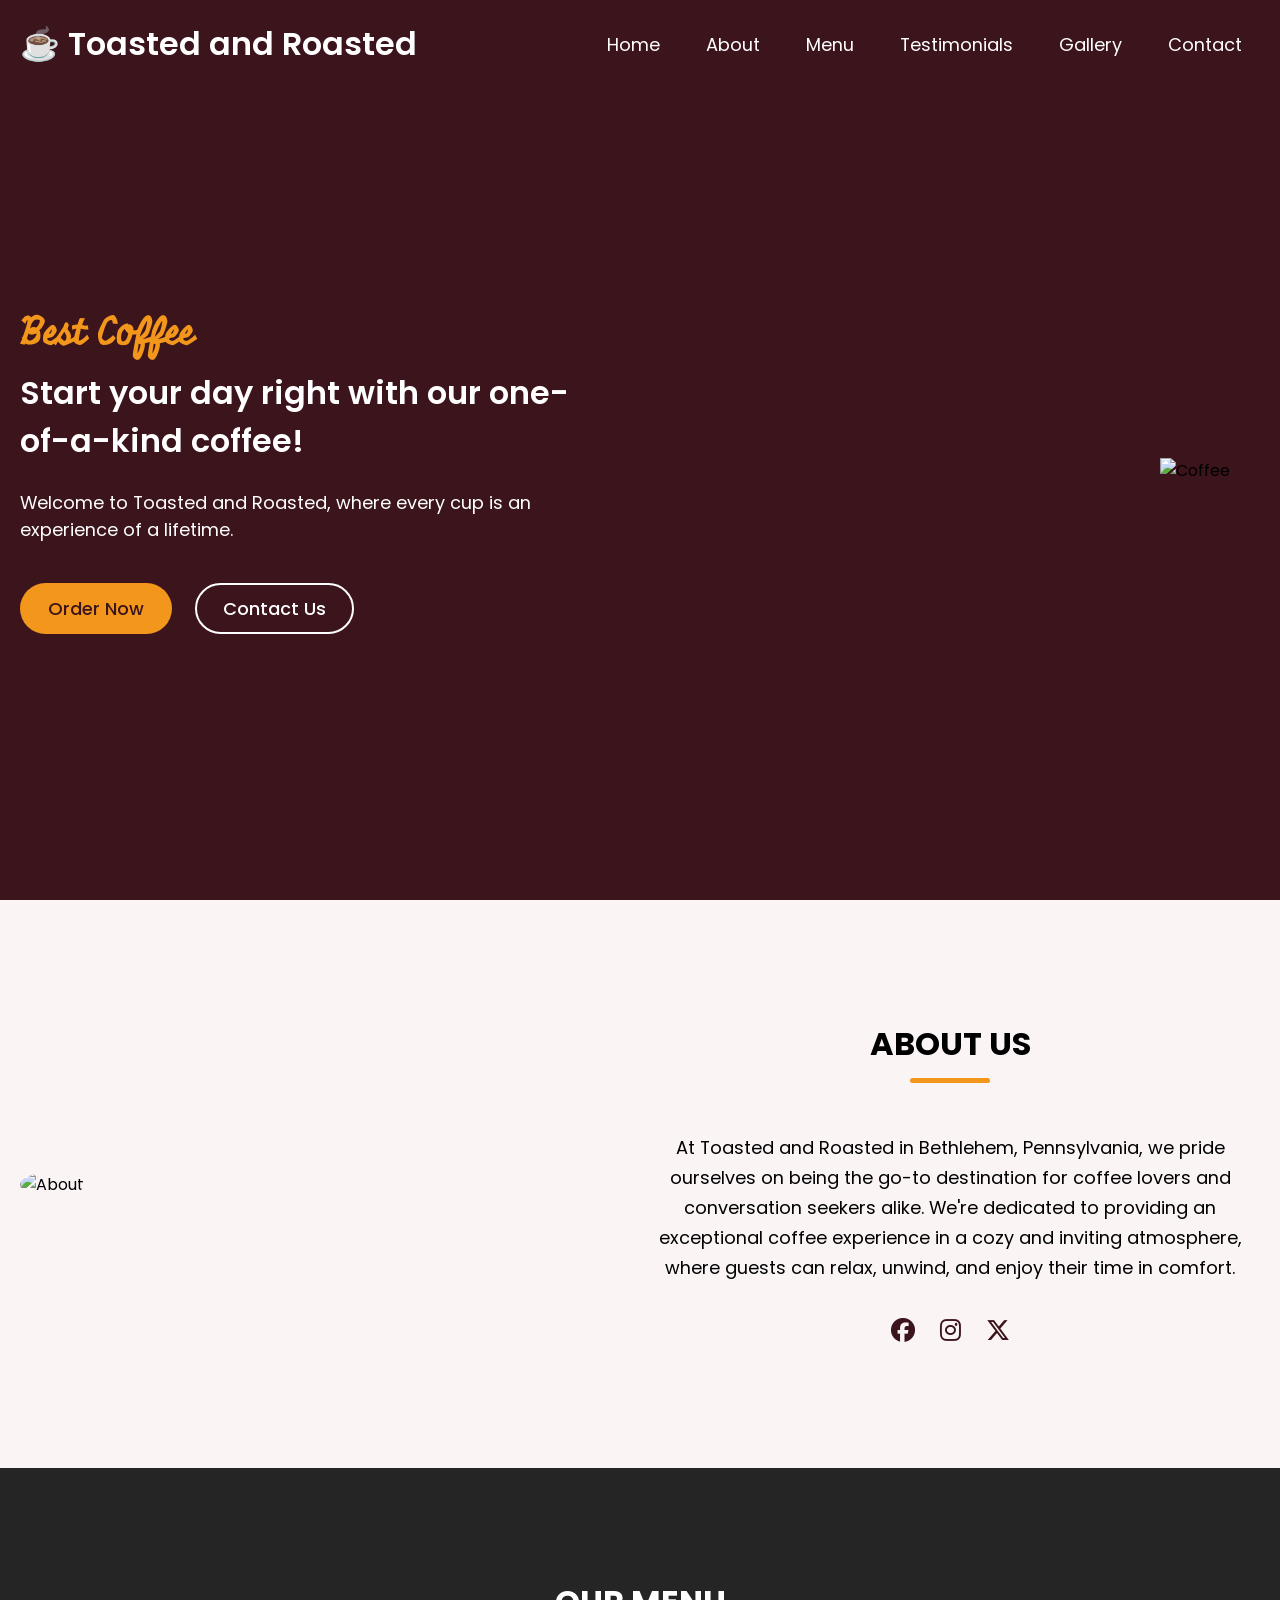
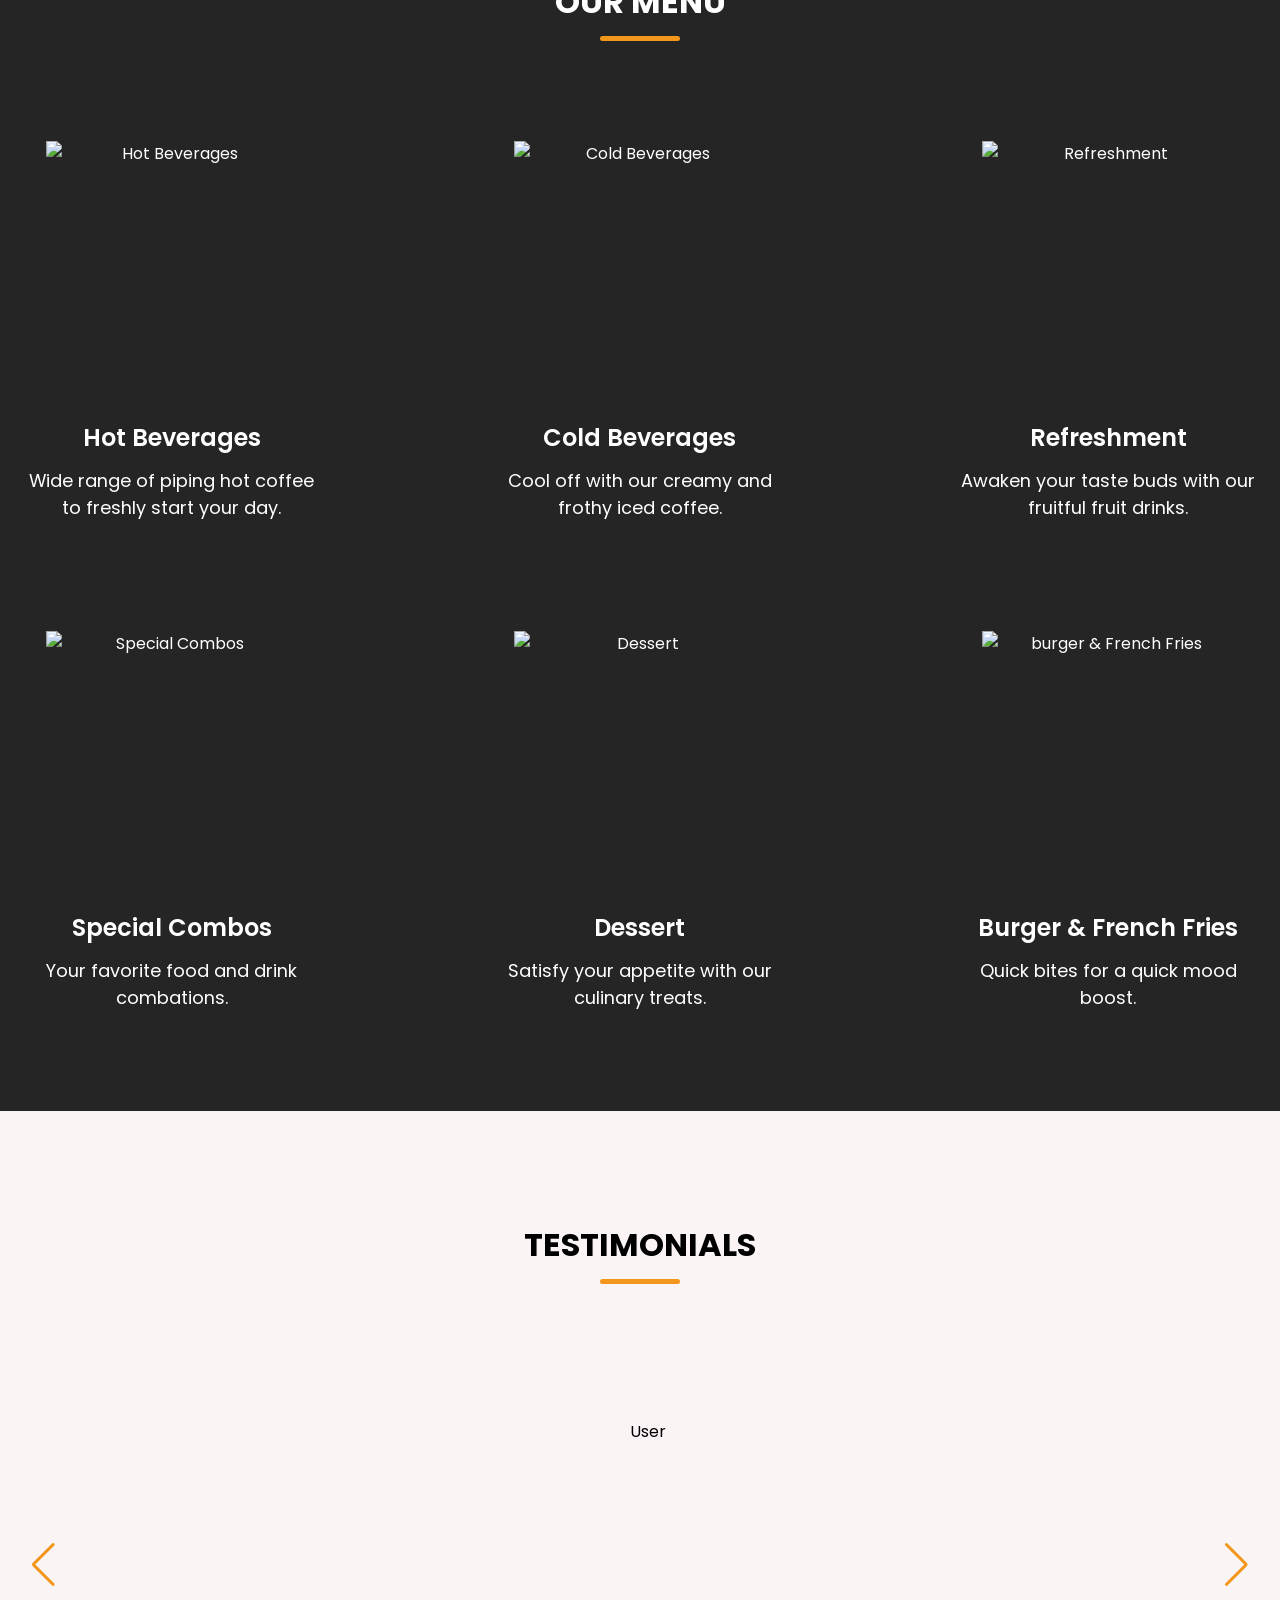
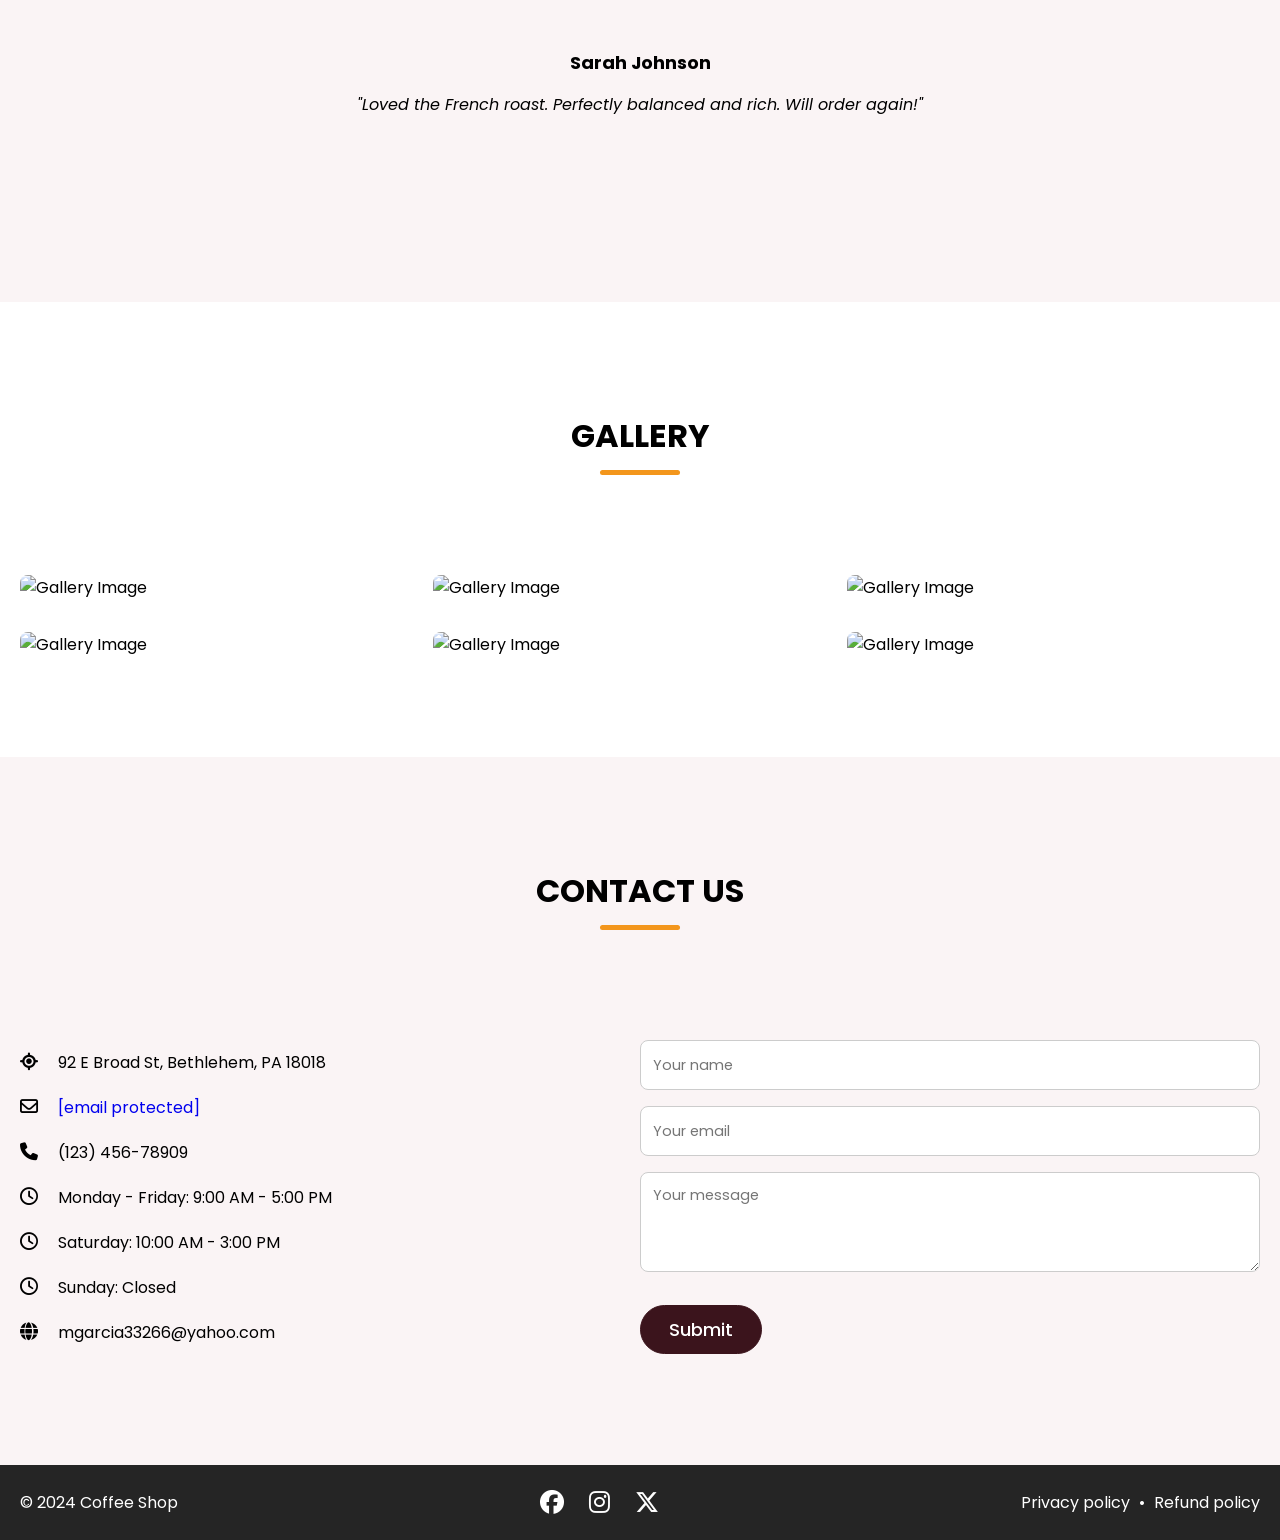
==== index.html @ 278cf998 "Add files via upload" ====
<!DOCTYPE html>
<!-- Coding by CodingNepal - youtube.com/@codingnepal -->
<html lang="en">
  <head>
    <meta charset="UTF-8" />
    <meta name="viewport" content="width=device-width, initial-scale=1.0" />

    <title>Coffee Website | MichaelGarcia</title>
    <!-- Linking Font Awesome for icons -->
    <link
      rel="stylesheet"
      href="https://cdnjs.cloudflare.com/ajax/libs/font-awesome/6.6.0/css/all.min.css"
    />
    <!-- Linking Swiper CSS -->
    <link
      rel="stylesheet"
      href="https://cdn.jsdelivr.net/npm/swiper@11/swiper-bundle.min.css"
    />
    <link rel="stylesheet" href="style.css" />
  </head>

  <body>
    <!-- Header / Navbar -->
    <header>
      <nav class="navbar">
        <a href="#" class="nav-logo">
          <h2 class="logo-text">☕ Toasted and Roasted</h2>
        </a>

        <ul class="nav-menu">
          <button id="menu-close-button" class="fas fa-times"></button>

          <li class="nav-item">
            <a href="#" class="nav-link">Home</a>
          </li>
          <li class="nav-item">
            <a href="#about" class="nav-link">About</a>
          </li>
          <li class="nav-item">
            <a href="#menu" class="nav-link">Menu</a>
          </li>
          <li class="nav-item">
            <a href="#testimonials" class="nav-link">Testimonials</a>
          </li>
          <li class="nav-item">
            <a href="#gallery" class="nav-link">Gallery</a>
          </li>
          <li class="nav-item">
            <a href="#contact" class="nav-link">Contact</a>
          </li>
        </ul>

        <button id="menu-open-button" class="fas fa-bars"></button>
      </nav>
    </header>

    <main>
      <section class="hero-section">
        <div class="section-content">
          <div class="hero-details">
            <h2 class="title">Best Coffee</h2>
            <h3 class="subtitle">
              Start your day right with our one-of-a-kind coffee!
            </h3>

            <p class="description">
              Welcome to Toasted and Roasted, where every cup is an experience
              of a lifetime.
            </p>

            <div class="buttons">
              <a href="#" class="button order-now">Order Now</a>
              <a href="#contact" class="button contact-us">Contact Us</a>
            </div>
          </div>
          <div class="hero-image-wrapper">
            <img
              src="coffee-hero-section.png"
              alt="Coffee"
              class="hero-image"
            />
          </div>
        </div>
      </section>

      <section class="about-section" id="about">
        <div class="section-content">
          <div class="about-image-wrapper">
            <img src="coffee-couple.jpg" alt="About" class="about-image" />
          </div>

          <div class="about-details">
            <h2 class="section-title">About Us</h2>
            <p class="text">
              At Toasted and Roasted in Bethlehem, Pennsylvania, we pride
              ourselves on being the go-to destination for coffee lovers and
              conversation seekers alike. We're dedicated to providing an
              exceptional coffee experience in a cozy and inviting atmosphere,
              where guests can relax, unwind, and enjoy their time in comfort.
            </p>

            <div class="social-link-list">
              <a href="#" class="social-link"
                ><i class="fa-brands fa-facebook"></i
              ></a>
              <a href="#" class="social-link"
                ><i class="fa-brands fa-instagram"></i
              ></a>
              <a href="#" class="social-link"
                ><i class="fa-brands fa-x-twitter"></i
              ></a>
            </div>
          </div>
        </div>
      </section>

      <section class="menu-section" id="menu">
        <h2 class="section-title">Our Menu</h2>
        <div class="section-content">
          <ul class="menu-list">
            <li class="menu-item">
              <img
                src="hot-beverages.png"
                alt="Hot Beverages"
                class="menu-image"
              />

              <div class="menu-details">
                <h3 class="name">Hot Beverages</h3>
                <p class="text">
                  Wide range of piping hot coffee to freshly start your day.
                </p>
              </div>
            </li>

            <li class="menu-item">
              <img
                src="cold-beverages.png"
                alt="Cold Beverages"
                class="menu-image"
              />

              <div class="menu-details">
                <h3 class="name">Cold Beverages</h3>
                <p class="text">
                  Cool off with our creamy and frothy iced coffee.
                </p>
              </div>
            </li>

            <li class="menu-item">
              <img src="refreshment.png" alt="Refreshment" class="menu-image" />

              <div class="menu-details">
                <h3 class="name">Refreshment</h3>
                <p class="text">
                  Awaken your taste buds with our fruitful fruit drinks.
                </p>
              </div>
            </li>

            <li class="menu-item">
              <img
                src="special-combo.png"
                alt="Special Combos"
                class="menu-image"
              />

              <div class="menu-details">
                <h3 class="name">Special Combos</h3>
                <p class="text">Your favorite food and drink combations.</p>
              </div>
            </li>

            <li class="menu-item">
              <img src="desserts.png" alt="Dessert" class="menu-image" />

              <div class="menu-details">
                <h3 class="name">Dessert</h3>
                <p class="text">
                  Satisfy your appetite with our culinary treats.
                </p>
              </div>
            </li>

            <li class="menu-item">
              <img
                src="burger-frenchfries.png"
                alt="burger & French Fries"
                class="menu-image"
              />

              <div class="menu-details">
                <h3 class="name">Burger & French Fries</h3>
                <p class="text">Quick bites for a quick mood boost.</p>
              </div>
            </li>
          </ul>
        </div>
      </section>

      <section class="testimonials-section" id="testimonials">
        <h2 class="section-title">Testimonials</h2>
        <div class="section-content">
          <div class="slider-container swiper">
            <div class="slider-wrapper">
              <ul class="testimonials-list swiper-wrapper">
                <li class="testimonial swiper-slide">
                  <img src="user-1.jpg" alt="User" class="user-image" />

                  <h3 class="name">Sarah Johnson</h3>
                  <i class="feedback"
                    >"Loved the French roast. Perfectly balanced and rich. Will
                    order again!"</i
                  >
                </li>

                <li class="testimonial swiper-slide">
                  <img src="user-2.jpg" alt="User" class="user-image" />

                  <h3 class="name">James Wilson</h3>
                  <i class="feedback"
                    >"Great espresso blend! Smooth and bold flavor. Fast
                    shipping too!"</i
                  >
                </li>

                <li class="testimonial swiper-slide">
                  <img src="user-3.jpg" alt="User" class="user-image" />

                  <h3 class="name">Michael Brown</h3>
                  <i class="feedback"
                    >"Fantastic mocha flavor. Fresh and aromatic. Quick
                    shipping!"</i
                  >
                </li>

                <li class="testimonial swiper-slide">
                  <img src="user-4.jpg" alt="User" class="user-image" />
                  <h3 class="name">Emily Harris</h3>
                  <i class="feedback"
                    >"Excellent quality! Fresh beans and quick delivery. Highly
                    recommend."</i
                  >
                </li>

                <li class="testimonial swiper-slide">
                  <img src="user-5.jpg" alt="User" class="user-image" />
                  <h3 class="name">Anthony Thompson</h3>
                  <i class="feedback"
                    >"Best decaf I've tried! Smooth and flavorful. Arrived
                    promptly."</i
                  >
                </li>
              </ul>

              <div class="swiper-pagination"></div>
              <div class="swiper-slide-button swiper-button-prev"></div>
              <div class="swiper-slide-button swiper-button-next"></div>
            </div>
          </div>
        </div>
      </section>

      <section class="gallery-section" id="gallery">
        <h2 class="section-title">Gallery</h2>
        <div class="section-content">
          <ul class="gallery-list">
            <li class="gallery-item">
              <img
                src="coffee-mug.jpg"
                alt="Gallery Image"
                class="gallery-image"
              />
            </li>

            <li class="gallery-item">
              <img
                src="bacon-eggs.jpg"
                alt="Gallery Image"
                class="gallery-image"
              />
            </li>
            <li class="gallery-item">
              <img
                src="smoothies.jpg"
                alt="Gallery Image"
                class="gallery-image"
              />
            </li>
            <li class="gallery-item">
              <img
                src="coffee-breakfast.jpg"
                alt="Gallery Image"
                class="gallery-image"
              />
            </li>
            <li class="gallery-item">
              <img
                src="gallery-5.jpg"
                alt="Gallery Image"
                class="gallery-image"
              />
            </li>
            <li class="gallery-item">
              <img
                src="gallery-6.jpg"
                alt="Gallery Image"
                class="gallery-image"
              />
            </li>
          </ul>
        </div>
      </section>

      <section class="contact-section" id="contact">
        <h2 class="section-title">Contact Us</h2>
        <div class="section-content">
          <ul class="contact-info-list">
            <li class="contact-info">
              <i class="fa-solid fa-location-crosshairs"></i>
              <p>92 E Broad St, Bethlehem, PA 18018</p>
            </li>

            <li class="contact-info">
              <i class="fa-regular fa-envelope"></i>
              <p>
                <a
                  href="/cdn-cgi/l/email-protection"
                  class="__cf_email__"
                  data-cfemail="dfb6b1b9b09fbcb0b9b9babaacb7b0afa8babdacb6abbaf1bcb0b2"
                  >[email protected]</a
                >
              </p>
            </li>

            <li class="contact-info">
              <i class="fa-solid fa-phone"></i>
              <p>(123) 456-78909</p>
            </li>
            <li class="contact-info">
              <i class="fa-regular fa-clock"></i>
              <p>Monday - Friday: 9:00 AM - 5:00 PM</p>
            </li>
            <li class="contact-info">
              <i class="fa-regular fa-clock"></i>
              <p>Saturday: 10:00 AM - 3:00 PM</p>
            </li>
            <li class="contact-info">
              <i class="fa-regular fa-clock"></i>
              <p>Sunday: Closed</p>
            </li>
            <li class="contact-info">
              <i class="fa-solid fa-globe"></i>
              <p>mgarcia33266@yahoo.com</p>
            </li>
          </ul>

          <form action="#" class="contact-form">
            <input
              type="text"
              placeholder="Your name"
              class="form-input"
              required
            />
            <input
              type="email"
              placeholder="Your email"
              class="form-input"
              required
            />
            <textarea
              placeholder="Your message"
              class="form-input"
              required
            ></textarea>
            <button type="submit" class="button submit-button">Submit</button>
          </form>
        </div>
      </section>

      <footer class="footer-section">
        <div class="section-content">
          <p class="copyright-text">© 2024 Coffee Shop</p>
          <div class="social-link-list">
            <a href="#" class="social-link"
              ><i class="fa-brands fa-facebook"></i
            ></a>
            <a href="#" class="social-link"
              ><i class="fa-brands fa-instagram"></i
            ></a>
            <a href="#" class="social-link"
              ><i class="fa-brands fa-x-twitter"></i
            ></a>
          </div>

          <p class="policy-text">
            <a href="#" class="policy-link">Privacy policy</a>
            <span class="separator">•</span>
            <a href="#" class="policy-link">Refund policy</a>
          </p>
        </div>
      </footer>
    </main>

    <script src="https://cdn.jsdelivr.net/npm/swiper@11/swiper-bundle.min.js"></script>

    <script src="script.js"></script>
  </body>
</html>
---- style.css ----
@import url("https://fonts.googleapis.com/css2?family=Miniver&family=Poppins:ital,wght@0,400;0,500;0,600;0,700;1,400&display=swap");

* {
  padding: 0;
  margin: 0;
  box-sizing: border-box;
  font-family: "Poppins", sans-serif;
}

:root {
  /* Colors */
  --white-color: #fff;
  --dark-color: #252525;
  --primary-color: #3b141c;
  --secondary-color: #f3961c;
  --light-pink-color: #faf4f5;
  --medium-gray-color: #ccc;

  --font-size-s: 0.9rem;
  --font-size-n: 1rem;
  --font-size-m: 1.12rem;
  --font-size-l: 1.5rem;
  --font-size-xl: 2rem;
  --font-size-xxl: 2.3rem;

  --font-weight-normal: 400;
  --font-weight-medium: 500;
  --font-weight-semibold: 600;
  --font-weight-bold: 700;

  --border-radius-s: 8px;
  --border-radius-m: 30px;
  --border-radius-circle: 50%;

  --site-max-width: 1300px;
}

html {
  scroll-behavior: smooth;
}

ul {
  list-style: none;
}
a {
  text-decoration: none;
}

button {
  cursor: pointer;
  background: none;
  border: none;
}

img {
  width: 100%;
}

:where(section, footer) .section-content {
  margin: 0 auto;
  padding: 0 20px;
  max-width: var(--site-max-width);
}

section .section-title {
  text-align: center;
  padding: 60px 0 100px;
  text-transform: uppercase;
  font-size: var(--font-size-xl);
}

section .section-title::after {
  content: "";
  width: 80px;
  height: 5px;
  display: block;
  margin: 10px auto 0;
  background: var(--secondary-color);
  border-radius: var(--border-radius-s);
}
/* Navbar styling */
header {
  z-index: 5;
  width: 100%;
  position: fixed;
  background: var(--primary-color);
}
header .navbar {
  display: flex;
  padding: 20px;
  align-items: center;
  margin: 0 auto;
  justify-content: space-between;
  max-width: var(--site-max-width);
}
.navbar .nav-logo .logo-text {
  color: var(--white-color);
  font-size: var(--font-size-xl);
  font-weight: var(--font-weight-semibold);
}
.navbar .nav-menu {
  gap: 10px;
  display: flex;
}
.navbar .nav-menu .nav-link {
  padding: 10px 18px;
  color: var(--white-color);
  font-size: var(--font-size-m);
  border-radius: var(--border-radius-m);
  transition: 0.3s ease;
}
.navbar .nav-menu .nav-link:hover {
  color: var(--primary-color);
  background: var(--secondary-color);
}
.navbar :where(#menu-open-button, #menu-close-button) {
  display: none;
}
/* Hero section styling */
.hero-section {
  min-height: 100vh;
  background: var(--primary-color);
}
.hero-section .section-content {
  display: flex;
  padding-top: 40px;
  align-items: center;
  min-height: 100vh;
  justify-content: space-between;
}
.hero-section .hero-details {
  color: var(--white-color);
}
.hero-section .hero-details .title {
  font-size: var(--font-size-xxl);
  color: var(--secondary-color);
  font-family: "Miniver", sans-serif;
}
.hero-section .hero-details .subtitle {
  margin-top: 8px;
  max-width: 70%;
  font-size: var(--font-size-xl);
  font-weight: var(--font-weight-semibold);
}
.hero-section .hero-details .description {
  max-width: 70%;
  margin: 24px 0 40px;
  font-size: var(--font-size-m);
}
.hero-section .hero-details .buttons {
  display: flex;
  gap: 23px;
}
.hero-section .hero-details .button {
  padding: 10px 26px;
  display: block;
  border: 2px solid transparent;
  border-radius: var(--border-radius-m);
  background: var(--secondary-color);
  color: var(--primary-color);
  font-size: var(--font-size-m);
  font-weight: var(--font-weight-medium);
  transition: 0.3s ease;
}
.hero-section .hero-details .button:hover,
.hero-section .hero-details .button.contact-us {
  color: var(--white-color);
  border-color: var(--white-color);
  background: transparent;
}
.hero-section .hero-details .button.contact-us:hover {
  color: var(--primary-color);
  background: var(--secondary-color);
  border-color: var(--secondary-color);
}
.hero-section .hero-image-wrapper {
  max-width: 500px;
  margin-right: 30px;
}
/* About section styling */
.about-section {
  padding: 120px 0;
  background: var(--light-pink-color);
}
.about-section .section-content {
  display: flex;
  gap: 50px;
  align-items: center;
  justify-content: space-between;
}
.about-section .about-image-wrapper .about-image {
  height: 400px;
  width: 400px;
  object-fit: cover;
  border-radius: var(--border-radius-circle);
}
.about-section .about-details {
  max-width: 50%;
}
.about-section .about-details .section-title {
  padding: 0;
}
.about-section .about-details .text {
  line-height: 30px;
  margin: 50px 0 30px;
  text-align: center;
  font-size: var(--font-size-m);
}
.about-section .social-link-list {
  display: flex;
  gap: 25px;
  justify-content: center;
}
.about-section .social-link-list .social-link {
  color: var(--primary-color);
  font-size: var(--font-size-l);
  transition: 0.2s ease;
}
.about-section .social-link-list .social-link:hover {
  color: var(--secondary-color);
}
/* Menu section styling */
.menu-section {
  color: var(--white-color);
  background: var(--dark-color);
  padding: 50px 0 100px;
}
.menu-section .menu-list {
  display: flex;
  gap: 110px;
  flex-wrap: wrap;
  align-items: center;
  justify-content: space-between;
}
.menu-section .menu-list .menu-item {
  display: flex;
  text-align: center;
  flex-direction: column;
  align-items: center;
  justify-content: space-between;
  width: calc(100% / 3 - 110px);
}
.menu-section .menu-list .menu-item .menu-image {
  width: 83%;
  aspect-ratio: 1;
  margin-bottom: 15px;
  object-fit: contain;
}
.menu-section .menu-list .menu-item .name {
  margin: 12px 0;
  font-size: var(--font-size-l);
  font-weight: var(--font-weight-semibold);
}
.menu-section .menu-list .menu-item .text {
  font-size: var(--font-size-m);
}
/* Testimonials section styling */
.testimonials-section {
  padding: 50px 0 100px;
  background: var(--light-pink-color);
}
.testimonials-section .slider-wrapper {
  overflow: hidden;
  margin: 0 60px 50px;
}
.testimonials-section .testimonial {
  user-select: none;
  padding: 35px;
  display: flex;
  flex-direction: column;
  justify-content: center;
  align-items: center;
  text-align: center;
}
.testimonials-section .testimonial .user-image {
  width: 180px;
  height: 180px;
  margin-bottom: 50px;
  object-fit: cover;
  border-radius: var(--border-radius-circle);
}
.testimonials-section .testimonial .name {
  margin-bottom: 16px;
  font-size: var(--font-size-m);
}
.testimonials-section .testimonial .feedback {
  line-height: 25px;
}
.testimonials-section .swiper-pagination-bullet {
  width: 15px;
  height: 15px;
  opacity: 1;
  background: var(--secondary-color);
}
.testimonials-section .swiper-slide-button {
  color: var(--secondary-color);
  margin-top: -50px;
  transition: 0.3s ease;
}
.testimonials-section .swiper-slide-button:hover {
  color: var(--primary-color);
}
/* Gallery section styling */
.gallery-section {
  padding: 50px 0 100px;
}
.gallery-section .gallery-list {
  display: flex;
  gap: 32px;
  flex-wrap: wrap;
}
.gallery-section .gallery-list .gallery-item {
  overflow: hidden;
  border-radius: var(--border-radius-s);
  width: calc(100% / 3 - 32px);
}
.gallery-section .gallery-item .gallery-image {
  width: 100%;
  height: 100%;
  cursor: zoom-in;
  transition: 0.3s ease;
}
.gallery-section .gallery-item:hover .gallery-image {
  transform: scale(1.3);
}
/* Contact section styling */
.contact-section {
  padding: 50px 0 100px;
  background: var(--light-pink-color);
}
.contact-section .section-content {
  display: flex;
  gap: 48px;
  align-items: center;
  justify-content: space-between;
}
.contact-section .contact-info-list .contact-info {
  display: flex;
  gap: 20px;
  margin: 20px 0;
  align-items: center;
}
.contact-section .contact-info-list .contact-info i {
  font-size: var(--font-size-m);
}
.contact-section .contact-form .form-input {
  width: 100%;
  height: 50px;
  padding: 0 12px;
  outline: none;
  margin-bottom: 16px;
  font-size: var(--font-size-s);
  border-radius: var(--border-radius-s);
  border: 1px solid var(--medium-gray-color);
}
.contact-section .contact-form {
  max-width: 50%;
}
.contact-section .contact-form textarea.form-input {
  height: 100px;
  padding: 12px;
  resize: vertical;
}
.contact-section .contact-form .form-input:focus {
  border-color: var(--secondary-color);
}
.contact-section .contact-form .submit-button {
  padding: 10px 28px;
  outline: none;
  margin-top: 10px;
  border: 1px solid var(--primary-color);
  border-radius: var(--border-radius-m);
  background: var(--primary-color);
  color: var(--white-color);
  font-size: var(--font-size-m);
  font-weight: var(--font-weight-medium);
  transition: 0.3s ease;
}
.contact-section .contact-form .submit-button:hover {
  color: var(--primary-color);
  background: transparent;
}
/* Footer section styling */
.footer-section {
  padding: 20px 0;
  background: var(--dark-color);
}
.footer-section .section-content {
  display: flex;
  align-items: center;
  justify-content: space-between;
}
.footer-section :where(.copyright-text, .social-link, .policy-link) {
  color: var(--white-color);
  transition: 0.2s ease;
}
.footer-section .social-link-list {
  display: flex;
  gap: 25px;
}
.footer-section .social-link-list .social-link {
  font-size: var(--font-size-l);
}
.footer-section .social-link-list .social-link:hover,
.footer-section .policy-text .policy-link:hover {
  color: var(--secondary-color);
}
.footer-section .policy-text .separator {
  color: #fff;
  margin: 0 5px;
}
/* Responsive media query code for max width 1024px */
@media screen and (max-width: 1024px) {
  .menu-section .menu-list {
    gap: 60px;
  }
  .menu-section .menu-list .menu-item {
    width: calc(100% / 3 - 60px);
  }
}
/* Responsive media query code for max width 900px */
@media screen and (max-width: 900px) {
  :root {
    --font-size-m: 1rem;
    --font-size-l: 1.3rem;
    --font-size-xl: 1.5rem;
    --font-size-xxl: 1.8rem;
  }
  body.show-mobile-menu {
    overflow: hidden;
  }
  body.show-mobile-menu header::before {
    content: "";
    content: "";
    position: fixed;
    top: 0;
    left: 0;
    height: 100%;
    width: 100%;
    backdrop-filter: blur(5px);
    background: rgba(0, 0, 0, 0.2);
  }
  .navbar :is(#menu-open-button, #menu-close-button) {
    font-size: var(--font-size-l);
    display: block;
  }
  .navbar :is(#menu-open-button, #menu-close-button):hover {
    color: var(--secondary-color) !important;
  }
  .navbar #menu-open-button {
    color: #fff;
  }
  .navbar .nav-menu #menu-close-button {
    position: absolute;
    right: 30px;
    top: 30px;
  }
  .navbar .nav-menu {
    display: block;
    background: #fff;
    position: fixed;
    top: 0;
    left: -300px;
    height: 100%;
    width: 300px;
    display: flex;
    align-items: center;
    flex-direction: column;
    padding-top: 100px;
    transition: left 0.2s ease;
  }
  body.show-mobile-menu .nav-menu {
    left: 0;
  }
  .navbar .nav-menu .nav-link {
    display: block;
    margin-top: 17px;
    padding: 10px 22px;
    color: var(--dark-color);
    font-size: var(--font-size-l);
  }
  .hero-section .section-content {
    text-align: center;
    gap: 50px;
    padding: 30px 20px 20px;
    justify-content: center;
    flex-direction: column-reverse;
  }
  .hero-section .hero-details :is(.subtitle, .description),
  .about-section .about-details,
  .contact-section .contact-form {
    max-width: 100%;
  }
  .hero-section .hero-details .buttons {
    justify-content: center;
  }
  .hero-section .hero-image-wrapper {
    max-width: 270px;
    margin-right: 0;
  }
  .about-section .section-content {
    gap: 70px;
    flex-direction: column-reverse;
  }
  .about-section .about-image-wrapper .about-image {
    width: 100%;
    height: 100%;
    aspect-ratio: 1;
    max-width: 250px;
  }
  .menu-section .menu-list {
    gap: 30px;
  }
  .menu-section .menu-list .menu-item {
    width: calc(100% / 2 - 30px);
  }
  .menu-section .menu-list .menu-item .menu-image {
    max-width: 200px;
  }
  .gallery-section .gallery-list {
    gap: 30px;
  }
  .gallery-section .gallery-list .gallery-item {
    width: calc(100% / 2 - 30px);
  }
  .contact-section .section-content {
    align-items: center;
    flex-direction: column-reverse;
  }
}
/* Responsive media query code for max width 640px */
@media screen and (max-width: 640px) {
  .menu-section .menu-list .menu-item,
  .gallery-section .gallery-list .gallery-item {
    width: 100%;
  }
  .menu-section .menu-list {
    gap: 60px;
  }
  .testimonials-section .slider-wrapper {
    margin: 0 0 30px;
  }
  .testimonials-section .swiper-slide-button {
    display: none;
  }
  .footer-section .section-content {
    flex-direction: column;
    gap: 20px;
  }
}
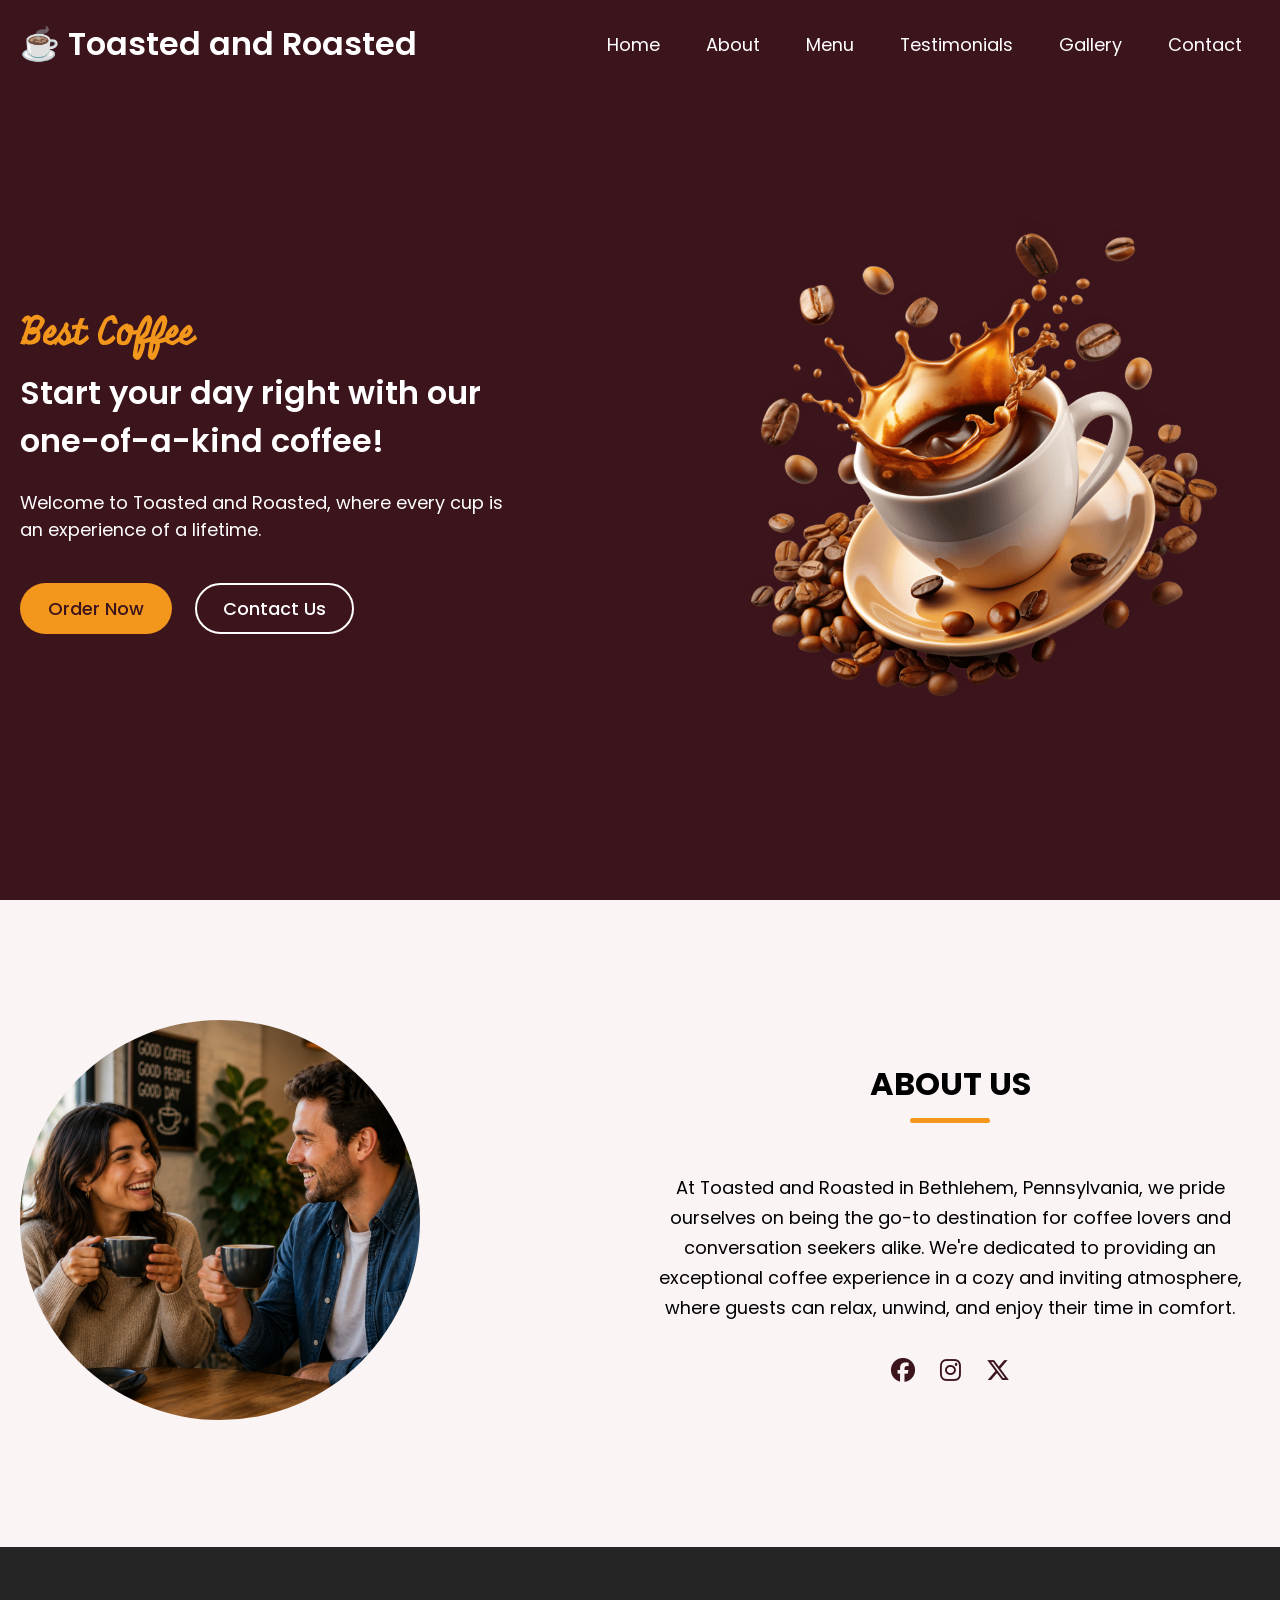
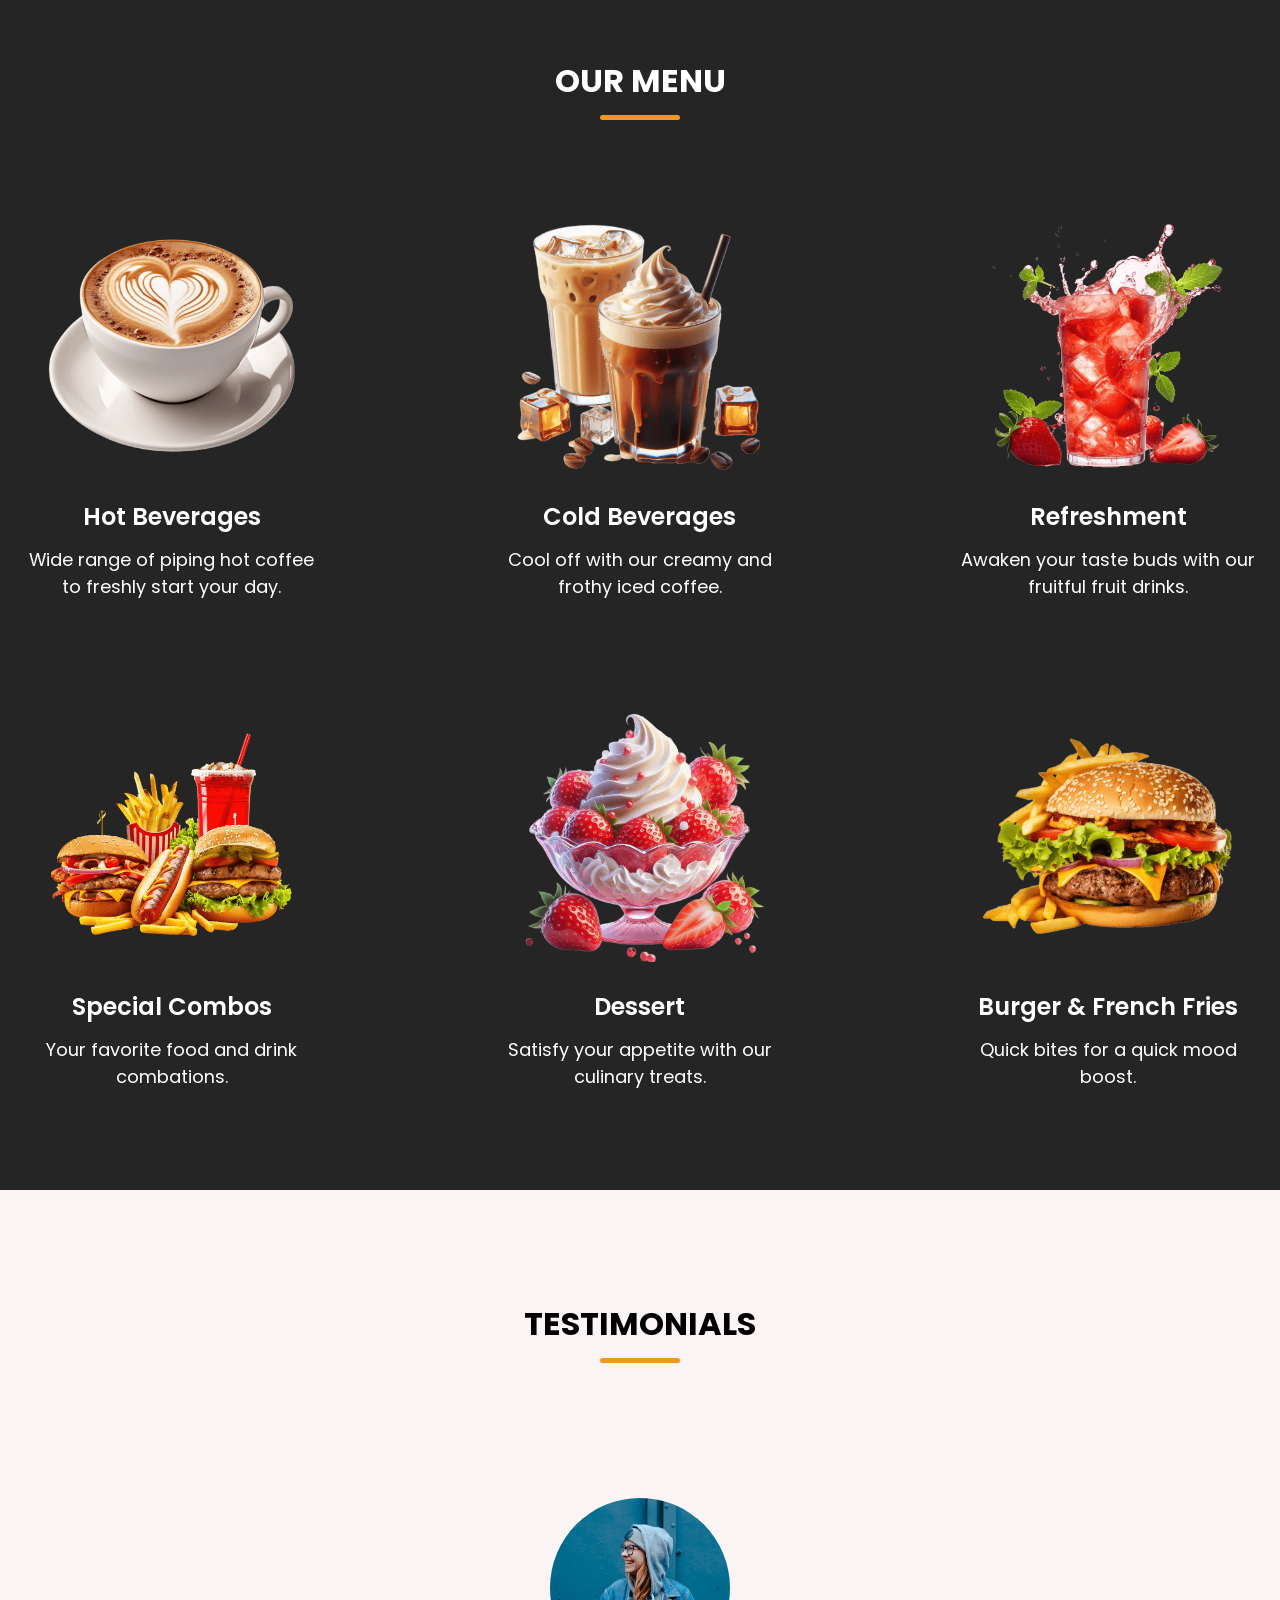
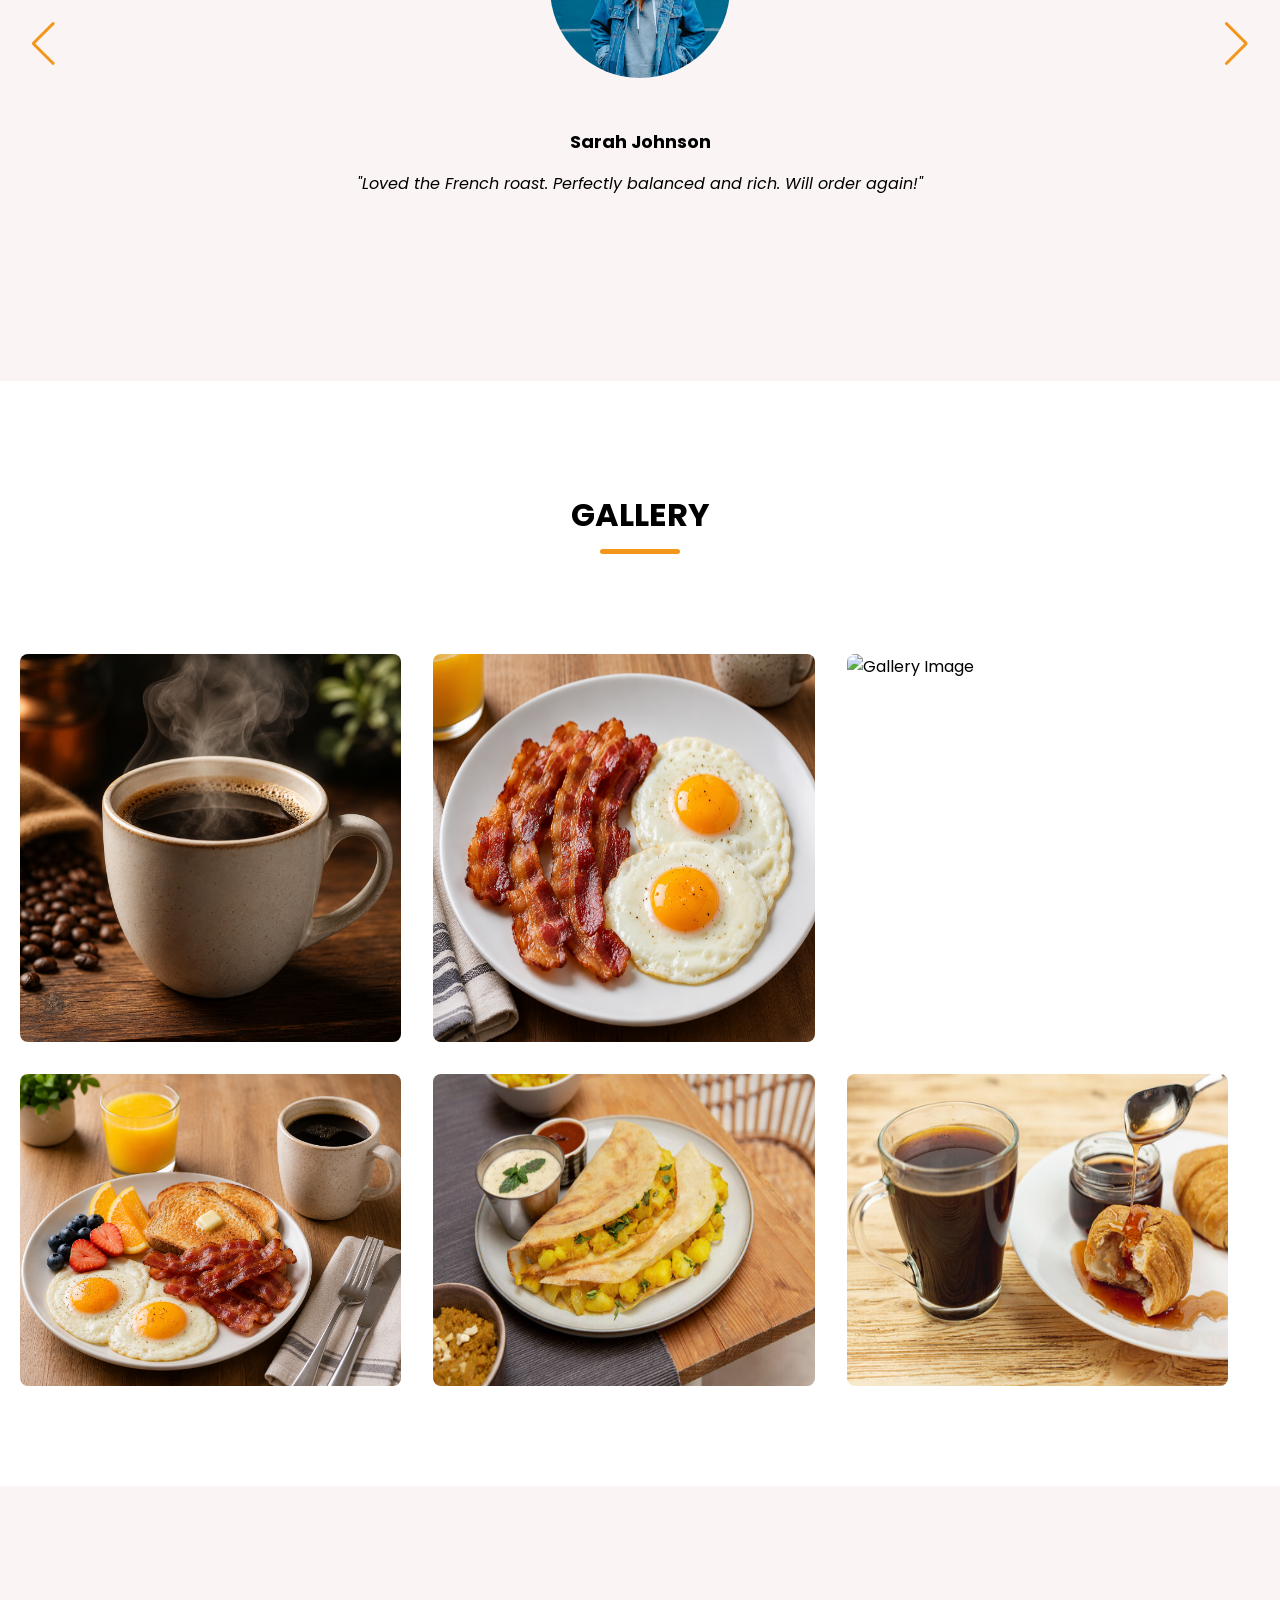
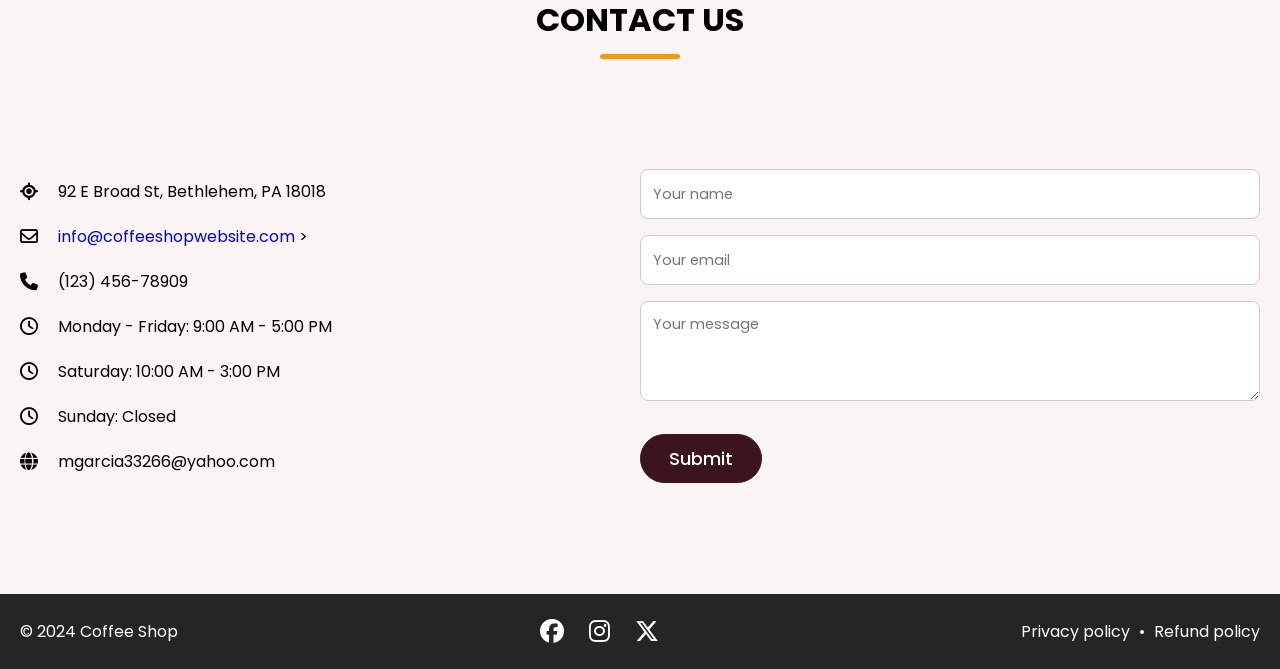
==== commit 18b749be: "Update index.html" ====
--- a/index.html
+++ b/index.html
@@ -325,11 +325,9 @@
             <li class="contact-info">
               <i class="fa-regular fa-envelope"></i>
               <p>
-                <a
-                  href="/cdn-cgi/l/email-protection"
-                  class="__cf_email__"
-                  data-cfemail="dfb6b1b9b09fbcb0b9b9babaacb7b0afa8babdacb6abbaf1bcb0b2"
-                  >[email protected]</a
+                <a href="mailto:info@coffeeshopwebsite.com">
+  info@coffeeshopwebsite.com
+</a>
                 >
               </p>
             </li>
